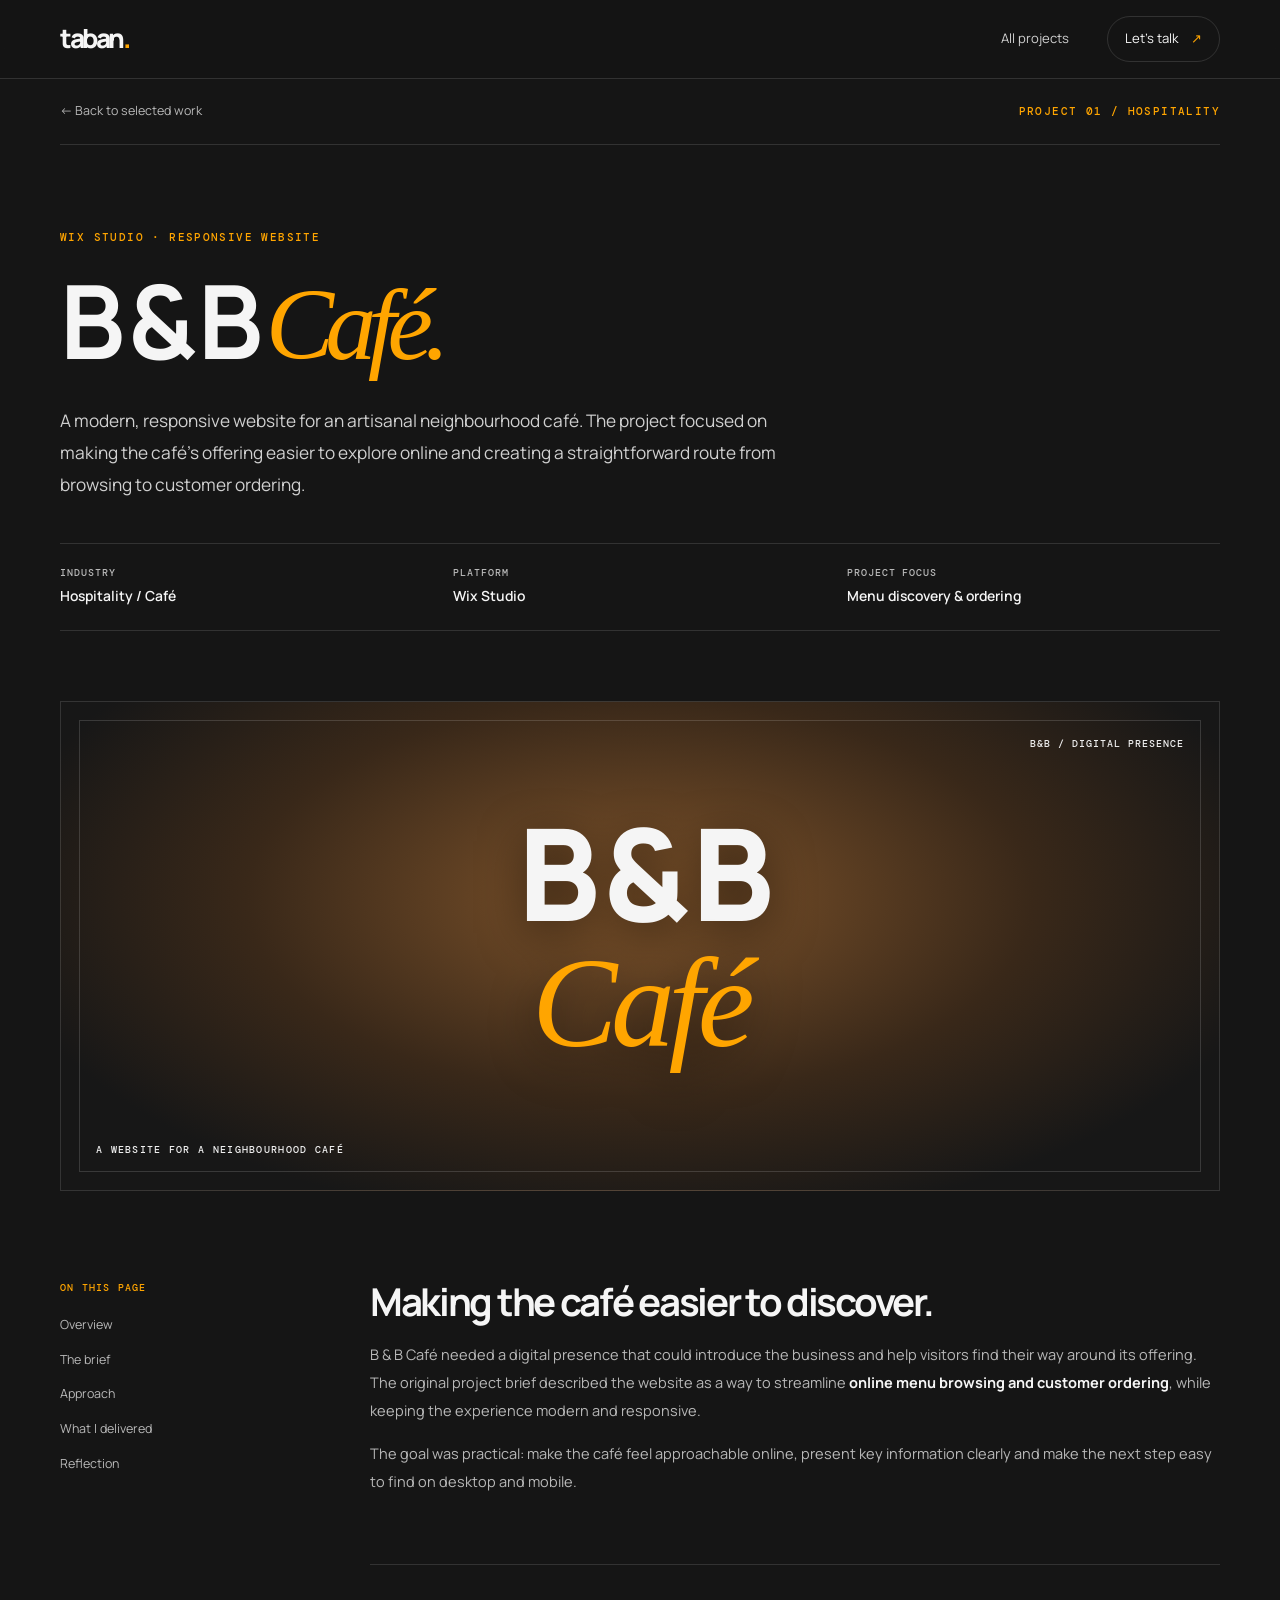
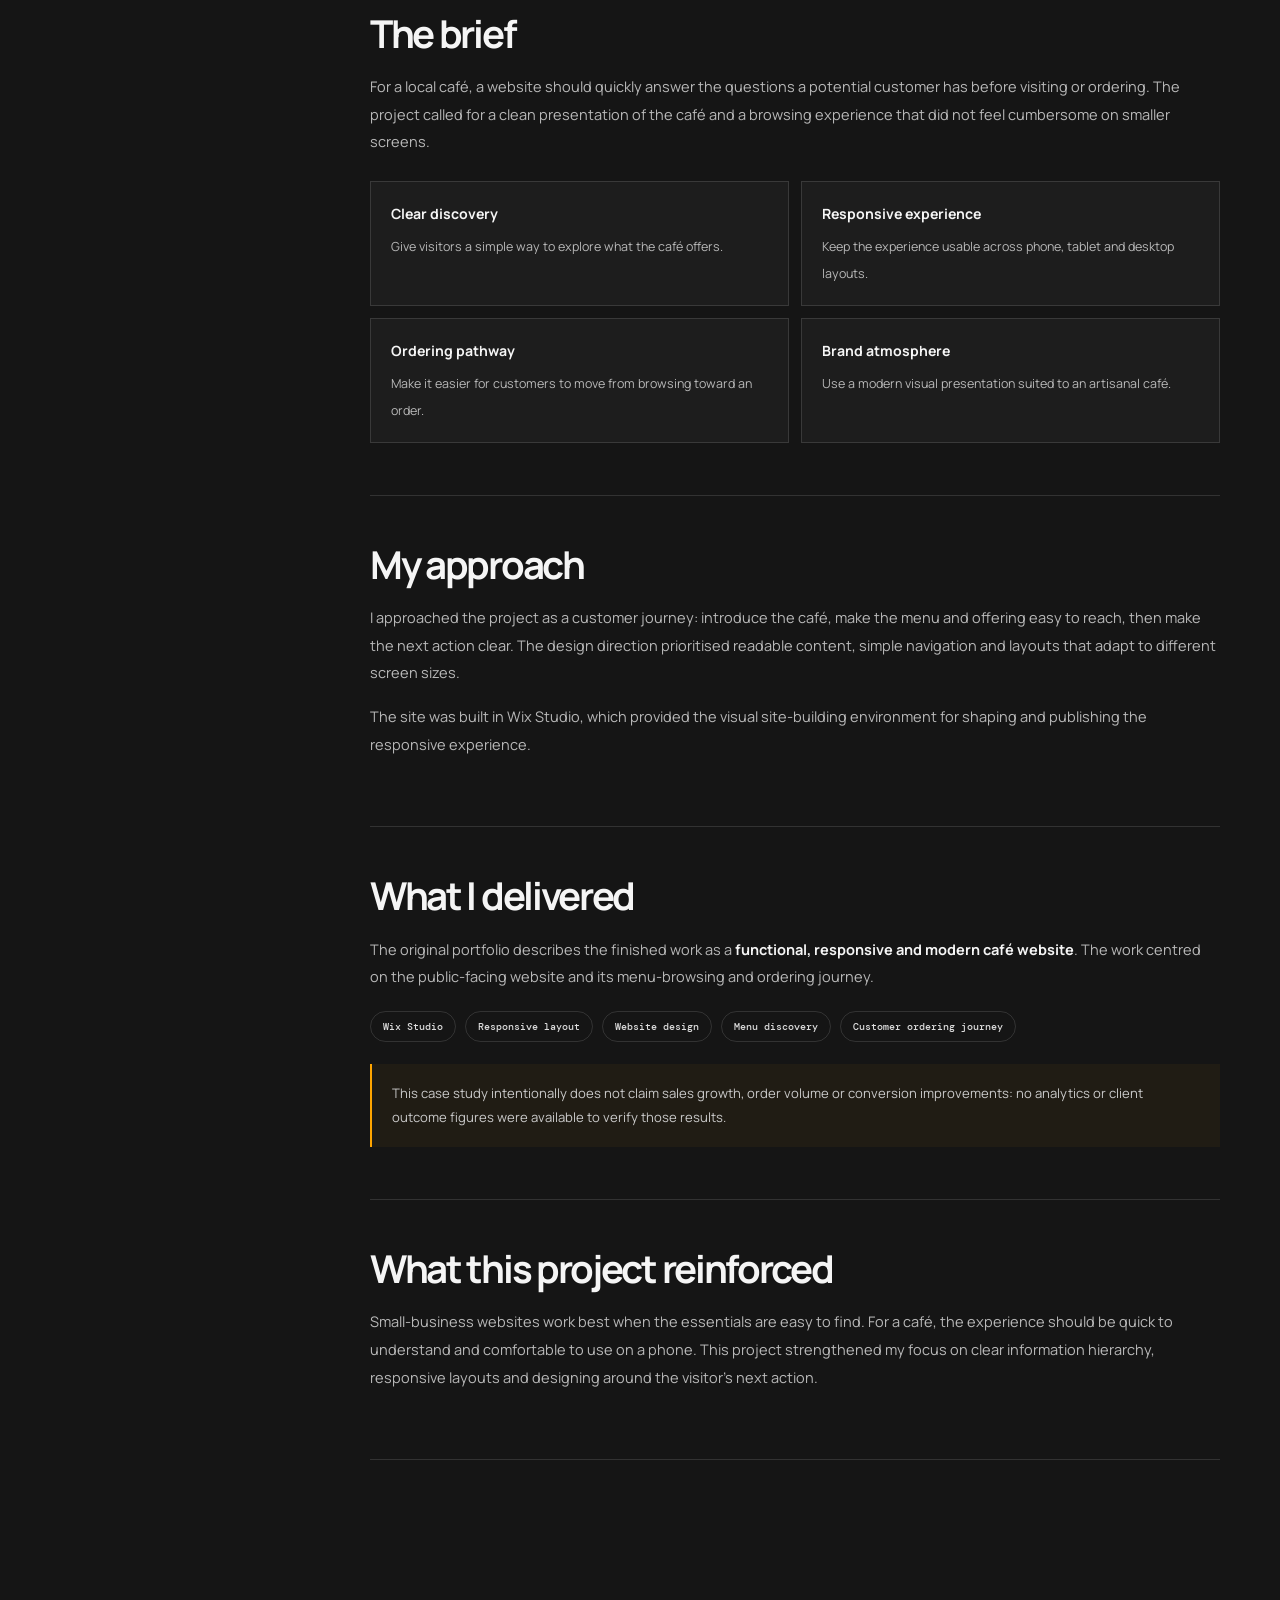
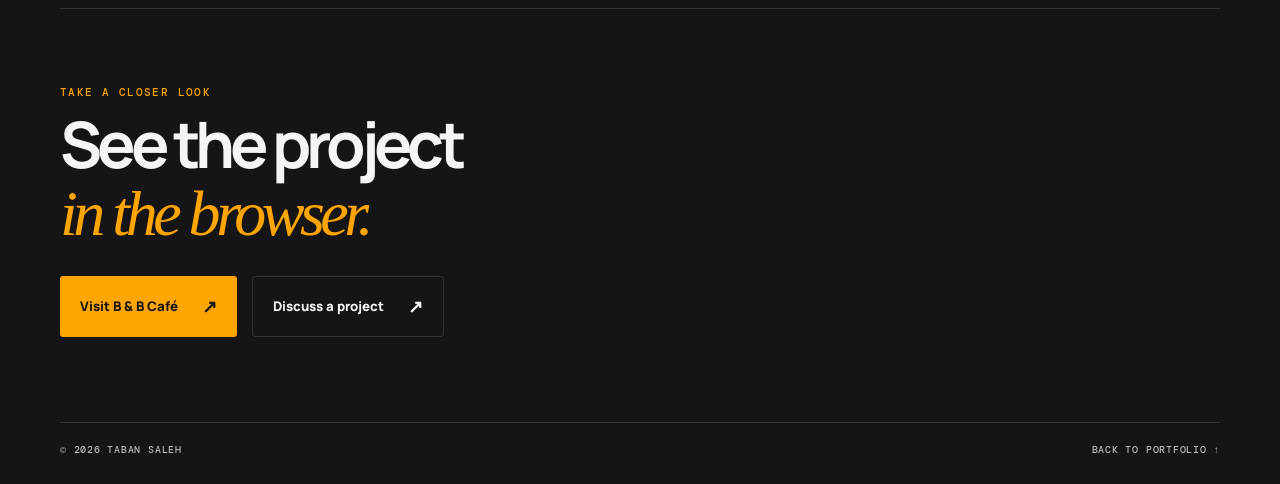
==== case-studies/bb-cafe.html @ c1fd7878 "Add B and B Cafe project case study" ====
<!doctype html>
<html lang="en"><head><meta charset="utf-8"><meta name="viewport" content="width=device-width,initial-scale=1"><meta name="description" content="Case study: B & B Café, a responsive café website built with Wix Studio by Taban Saleh."><meta name="theme-color" content="#151515"><title>B & B Café — Case Study | Taban Saleh</title><link rel="preconnect" href="https://fonts.googleapis.com"><link rel="preconnect" href="https://fonts.gstatic.com" crossorigin><link href="https://fonts.googleapis.com/css2?family=DM+Mono:wght@400;500&family=Manrope:wght@400;500;600;700;800&display=swap" rel="stylesheet"><link rel="stylesheet" href="../style.css"><link rel="stylesheet" href="../case-study.css"></head>
<body class="case-page"><header class="site-header"><div class="nav-wrap"><a class="brand" href="../index.html">taban<span>.</span></a><nav class="site-nav" style="display:flex"><a href="../index.html#work">All projects</a><a class="nav-cta" href="../index.html#contact">Let's talk <span>↗</span></a></nav></div></header>
<main class="section-shell"><div class="case-nav"><a class="case-back" href="../index.html#work">← Back to selected work</a><span class="case-eyebrow">PROJECT 01 / HOSPITALITY</span></div>
<header class="case-hero"><p class="case-eyebrow">WIX STUDIO · RESPONSIVE WEBSITE</p><h1>B & B <em>Café.</em></h1><p class="case-intro">A modern, responsive website for an artisanal neighbourhood café. The project focused on making the café's offering easier to explore online and creating a straightforward route from browsing to customer ordering.</p><div class="case-meta"><div><small>Industry</small><strong>Hospitality / Café</strong></div><div><small>Platform</small><strong>Wix Studio</strong></div><div><small>Project focus</small><strong>Menu discovery & ordering</strong></div></div></header>
<div class="case-art cafe" role="img" aria-label="B and B Café case study cover artwork"><span class="case-art-index">B&B / DIGITAL PRESENCE</span><div class="case-art-wordmark">B & B<em>Café</em></div><span class="case-art-note">A WEBSITE FOR A NEIGHBOURHOOD CAFÉ</span></div>
<div class="case-content"><aside class="case-sidebar"><p>ON THIS PAGE</p><a href="#overview">Overview</a><a href="#challenge">The brief</a><a href="#approach">Approach</a><a href="#delivery">What I delivered</a><a href="#reflection">Reflection</a></aside><div class="case-main">
<section id="overview"><h2>Making the café easier to discover.</h2><p>B & B Café needed a digital presence that could introduce the business and help visitors find their way around its offering. The original project brief described the website as a way to streamline <strong>online menu browsing and customer ordering</strong>, while keeping the experience modern and responsive.</p><p>The goal was practical: make the café feel approachable online, present key information clearly and make the next step easy to find on desktop and mobile.</p></section>
<section id="challenge"><h2>The brief</h2><p>For a local café, a website should quickly answer the questions a potential customer has before visiting or ordering. The project called for a clean presentation of the café and a browsing experience that did not feel cumbersome on smaller screens.</p><div class="case-points"><div class="case-point"><b>Clear discovery</b><span>Give visitors a simple way to explore what the café offers.</span></div><div class="case-point"><b>Responsive experience</b><span>Keep the experience usable across phone, tablet and desktop layouts.</span></div><div class="case-point"><b>Ordering pathway</b><span>Make it easier for customers to move from browsing toward an order.</span></div><div class="case-point"><b>Brand atmosphere</b><span>Use a modern visual presentation suited to an artisanal café.</span></div></div></section>
<section id="approach"><h2>My approach</h2><p>I approached the project as a customer journey: introduce the café, make the menu and offering easy to reach, then make the next action clear. The design direction prioritised readable content, simple navigation and layouts that adapt to different screen sizes.</p><p>The site was built in Wix Studio, which provided the visual site-building environment for shaping and publishing the responsive experience.</p></section>
<section id="delivery"><h2>What I delivered</h2><p>The original portfolio describes the finished work as a <strong>functional, responsive and modern café website</strong>. The work centred on the public-facing website and its menu-browsing and ordering journey.</p><div class="case-stack"><span>Wix Studio</span><span>Responsive layout</span><span>Website design</span><span>Menu discovery</span><span>Customer ordering journey</span></div><div class="case-note">This case study intentionally does not claim sales growth, order volume or conversion improvements: no analytics or client outcome figures were available to verify those results.</div></section>
<section id="reflection"><h2>What this project reinforced</h2><p>Small-business websites work best when the essentials are easy to find. For a café, the experience should be quick to understand and comfortable to use on a phone. This project strengthened my focus on clear information hierarchy, responsive layouts and designing around the visitor's next action.</p></section>
</div></div>
<section class="case-cta"><p class="case-eyebrow">TAKE A CLOSER LOOK</p><h2>See the project<br><em>in the browser.</em></h2><div class="case-cta-actions"><a class="button button-primary" href="https://tabansalimsaleh8.wixsite.com/coffee-bean" target="_blank" rel="noopener noreferrer">Visit B & B Café <span>↗</span></a><a class="button button-secondary" href="../index.html#contact">Discuss a project <span>↗</span></a></div></section><footer class="case-footer"><span>© 2026 TABAN SALEH</span><a href="../index.html">BACK TO PORTFOLIO ↑</a></footer></main></body></html>
---- style.css ----
:root{--bg:#151515;--panel:#1d1d1d;--panel2:#242424;--text:#f5f5f5;--muted:#b8b8b8;--line:#ffffff20;--accent:#FFA500;--max:1160px}*{box-sizing:border-box}html{scroll-behavior:smooth;scroll-padding-top:90px}body{margin:0;background:var(--bg);color:var(--text);font-family:Manrope,Arial,sans-serif;line-height:1.65}a{color:inherit;text-decoration:none}button,input,textarea{font:inherit}.section-shell{width:min(var(--max),calc(100% - 64px));margin:auto}.skip-link{position:absolute;left:-999px;top:10px;background:var(--accent);color:#111;padding:10px;z-index:100}.skip-link:focus{left:10px}.site-header{position:sticky;top:0;z-index:50;background:#151515e8;backdrop-filter:blur(18px);border-bottom:1px solid var(--line)}.nav-wrap{width:min(var(--max),calc(100% - 64px));height:78px;margin:auto;display:flex;align-items:center;justify-content:space-between}.brand{font-size:1.65rem;font-weight:800;letter-spacing:-.09em}.brand span{color:var(--accent)}.site-nav{display:flex;align-items:center;gap:38px;font-size:.82rem;color:#d0d0d0}.site-nav a:hover,.text-link:hover{color:var(--accent)}.nav-cta{border:1px solid var(--line);padding:11px 17px;border-radius:99px;color:var(--text)}.nav-cta span{color:var(--accent);margin-left:9px}.menu-toggle{display:none;background:none;border:0;color:white}.hero{min-height:690px;padding-top:105px;padding-bottom:85px;position:relative;display:grid;grid-template-columns:1.08fr .92fr;align-items:center;gap:60px}.eyebrow,.section-kicker,.hero-meta,.frame-top,.hero-bottomline,.project-index,.service-no,.footer-bottom{font:500 .67rem 'DM Mono',monospace;letter-spacing:.1em;color:var(--muted)}.eyebrow i{display:inline-block;width:7px;height:7px;border-radius:50%;background:var(--accent);margin-right:9px;box-shadow:0 0 13px #ffa50080}.hero h1{font-size:clamp(4rem,7.4vw,7.4rem);line-height:.98;letter-spacing:-.085em;margin:30px 0 25px;font-weight:700}.hero h1 em,h2 em{font-family:Georgia,serif;font-weight:400;color:var(--accent);letter-spacing:-.07em}.hero-lede{font-size:1.08rem;max-width:520px;color:#c4c4c4;line-height:1.8}.hero-actions{display:flex;align-items:center;gap:28px;margin-top:36px}.button{display:inline-flex;align-items:center;gap:24px;border:0;border-radius:3px;padding:15px 20px;font-weight:800;font-size:.83rem;cursor:pointer}.button-primary{background:var(--accent);color:#151515}.button-primary:hover{background:#ffb733;transform:translateY(-2px)}.button span{font-size:1.1rem}.text-link{font-weight:700;font-size:.83rem;border-bottom:1px solid var(--line);padding-bottom:5px}.text-link span{color:var(--accent);margin-left:8px}.hero-meta{display:flex;gap:30px;margin-top:76px;font-size:.59rem}.hero-visual{position:relative;padding:22px 25px 45px 0}.visual-frame{height:465px;background:radial-gradient(circle at 65% 30%,#61431e,#2b261e 55%,#191919);position:relative;padding:18px;overflow:hidden}.visual-frame:before{content:"";position:absolute;inset:50px 18px 18px;border:1px solid #ffffff30;pointer-events:none;z-index:1}.frame-top{position:absolute;top:18px;left:18px;right:18px;z-index:2;display:flex;justify-content:space-between;color:#f1f1e9;font-size:.58rem}.portrait-art{position:absolute;inset:65px 35px 35px;display:grid;place-items:center;border:1px solid #ffffff20;background:linear-gradient(145deg,#332b20,#171717)}.portrait-art span{font-size:clamp(7rem,18vw,13rem);font-weight:800;letter-spacing:-.13em;color:#ffa500;text-shadow:12px 12px 0 #ffffff0b}.portrait-art small{position:absolute;bottom:22px;left:20px;font:500 .6rem 'DM Mono';letter-spacing:.15em;color:#d4d0c6}.visual-caption{position:absolute;bottom:28px;left:34px;right:34px;z-index:2;display:flex;justify-content:space-between;align-items:end;text-transform:uppercase;font:500 .7rem 'DM Mono',monospace;letter-spacing:.08em}.visual-caption b{font:800 2rem Manrope;color:var(--accent)}.orbit-note{position:absolute;right:-20px;bottom:15px;border:1px solid var(--accent);background:var(--bg);color:var(--accent);padding:14px 18px;font:500 .62rem/1.7 'DM Mono',monospace;letter-spacing:.1em;transform:rotate(5deg)}.hero-bottomline{position:absolute;bottom:25px;left:0;right:0;display:flex;align-items:center;gap:20px;font-size:.57rem}.hero-bottomline i{height:1px;background:var(--line);flex:1}.ticker{overflow:hidden;border-block:1px solid var(--line);background:#191919}.ticker-track{width:max-content;display:flex;align-items:center;gap:42px;padding:22px 0;animation:marquee 34s linear infinite;font:500 .72rem 'DM Mono',monospace;letter-spacing:.15em}.ticker-track b{color:var(--accent)}@keyframes marquee{to{transform:translateX(-50%)}}.intro-section{padding-top:130px;padding-bottom:130px}.section-kicker{margin-bottom:38px}.section-kicker span{color:var(--accent)}.intro-grid{display:grid;grid-template-columns:1fr 1fr;gap:80px}.intro-grid h2,.section-heading h2,.process-grid h2,.stack-content h2,.contact-grid h2{font-size:clamp(2.8rem,5vw,5.2rem);line-height:1.04;letter-spacing:-.075em;margin:0}.intro-copy{max-width:520px}.large-copy{font-size:1.25rem;line-height:1.65;color:#e3e2da;margin:0 0 18px}.intro-copy p:not(.large-copy){color:var(--muted);font-size:.91rem;margin-bottom:28px}.capabilities{margin-top:80px;border-top:1px solid var(--line);display:grid;grid-template-columns:repeat(4,1fr)}.capabilities div{padding:25px 22px 0 0;display:flex;flex-direction:column;gap:8px}.capabilities span{font:500 .65rem 'DM Mono';color:var(--accent)}.capabilities b{font-size:.88rem}.capabilities small{font-size:.75rem;color:var(--muted)}.work-section{background:#1a1a1a;padding:120px 0}.section-heading{display:flex;justify-content:space-between;align-items:end;gap:50px;margin-bottom:55px}.section-heading p{max-width:340px;color:var(--muted);font-size:.9rem}.projects-grid{display:grid;grid-template-columns:1fr 1fr;gap:30px}.project-image{display:grid;place-items:center;position:relative;height:350px;background:#28251e;overflow:hidden;transition:filter .3s}.project-image:hover{filter:brightness(1.12)}.cafe-art{background:radial-gradient(circle at 75% 25%,#69471f,#28251e 50%,#171717)}.scent-art{background:radial-gradient(circle at 25% 25%,#45341e,#171717 70%)}.image-label{font:800 clamp(2rem,5vw,4.5rem) Manrope;letter-spacing:-.08em;color:#f5f5f5;text-align:center;text-shadow:0 5px 30px #0008}.image-label i{font:italic 400 1em Georgia;color:var(--accent)}.scent-art .image-label{font:500 clamp(1.7rem,4vw,3.5rem) Georgia;letter-spacing:.13em;line-height:1.25}.scent-art .image-label i{font-style:italic}.image-arrow{position:absolute;right:18px;top:18px;width:42px;height:42px;border-radius:50%;display:grid;place-items:center;background:var(--accent);color:#111;font-size:1.2rem}.project-info{display:flex;align-items:center;justify-content:space-between;margin-top:23px}.project-index{font-size:.6rem;color:var(--accent)}.project-info h3{font-size:1.65rem;letter-spacing:-.05em;margin:5px 0}.circle-link{border:1px solid var(--line);width:42px;height:42px;display:grid;place-items:center;border-radius:50%;font-size:1.1rem}.project-card>p{font-size:.84rem;color:var(--muted);max-width:500px}.tags{display:flex;flex-wrap:wrap;gap:8px;margin-top:19px}.tags span{border:1px solid var(--line);padding:6px 10px;border-radius:99px;color:#c8c8c8;font:500 .6rem 'DM Mono';letter-spacing:.04em}.project-footnote{margin-top:50px;color:var(--muted);font-size:.85rem}.project-footnote a{color:var(--accent);margin-left:7px}.services-section{padding-top:125px;padding-bottom:130px}.service-list{border-top:1px solid var(--line)}.service-row{display:grid;grid-template-columns:80px 1fr 40px;gap:25px;align-items:start;padding:30px 0;border-bottom:1px solid var(--line)}.service-no{color:var(--accent);padding-top:8px}.service-row h3{font-size:1.35rem;letter-spacing:-.04em;margin:0 0 7px}.service-row p{margin:0;color:var(--muted);font-size:.84rem;max-width:650px}.service-arrow{font-size:1.2rem;color:var(--accent);padding-top:5px}.process-section{background:var(--accent);color:#17120a;padding:115px 0}.process-grid{display:grid;grid-template-columns:.85fr 1.15fr;gap:100px}.process-section .section-kicker,.process-section .section-kicker span{color:#68420d}.process-grid h2 em{color:#5b3500}.process-lede{max-width:340px;color:#50370f;font-size:.9rem;margin-top:25px}.steps article{display:grid;grid-template-columns:55px 1fr;gap:20px;padding:0 0 25px;margin-bottom:25px;border-bottom:1px solid #3b260b35}.steps article>span{font:500 .7rem 'DM Mono';padding-top:7px}.steps h3{margin:0 0 5px;font-size:1.15rem}.steps p{margin:0;color:#50370f;font-size:.82rem;max-width:470px}.stack-section{padding-top:120px;padding-bottom:120px}.stack-content{display:grid;grid-template-columns:1fr 1fr;gap:70px}.stack-list{display:flex;align-content:start;flex-wrap:wrap;gap:10px}.stack-list span{border:1px solid var(--line);padding:12px 16px;border-radius:3px;color:#d6d6d6;font-size:.78rem}.contact-section{background:#1b1d19;padding:120px 0}.contact-grid{display:grid;grid-template-columns:1fr 1fr;gap:100px}.contact-lede{color:var(--muted);max-width:420px;margin:25px 0 35px}.contact-details{display:flex;flex-direction:column;gap:14px}.contact-details a{max-width:350px;padding-bottom:12px;border-bottom:1px solid var(--line);font-size:.85rem}.contact-details span{float:right;color:var(--accent)}.contact-form{display:flex;flex-direction:column}.contact-form label{font-size:.72rem;color:#c5c7bc;margin:0 0 8px}.contact-form input,.contact-form textarea{background:#111;border:1px solid var(--line);border-radius:2px;padding:14px;color:var(--text);margin-bottom:20px;outline:none;resize:vertical}.contact-form input:focus,.contact-form textarea:focus{border-color:var(--accent)}.contact-form .button{align-self:flex-start}.form-note,.form-status{font-size:.7rem;color:var(--muted)}.site-footer{background:#111}.footer-top{display:flex;align-items:center;justify-content:space-between;padding-top:35px;padding-bottom:35px;border-bottom:1px solid var(--line)}.footer-top p{color:var(--muted);font-size:.8rem}.back-top{font-size:.8rem}.footer-bottom{display:flex;justify-content:space-between;padding-top:18px;padding-bottom:22px;font-size:.57rem}
@media(max-width:800px){.section-shell,.nav-wrap{width:min(100% - 40px,var(--max))}.hero{grid-template-columns:1fr;gap:35px;padding-top:80px;padding-bottom:75px}.hero h1{font-size:clamp(3.6rem,13vw,6rem)}.hero-visual{width:min(100%,500px);margin:0 auto}.visual-frame{height:420px}.hero-meta{margin-top:48px;flex-wrap:wrap}.hero-bottomline{bottom:15px}.intro-grid,.process-grid,.stack-content,.contact-grid{grid-template-columns:1fr;gap:40px}.intro-section,.services-section,.stack-section{padding-top:85px;padding-bottom:85px}.capabilities{grid-template-columns:1fr 1fr;row-gap:28px;margin-top:55px}.work-section,.contact-section,.process-section{padding:85px 0}.section-heading{display:block}.section-heading p{margin-top:22px}.projects-grid{gap:45px}.project-image{height:300px}.process-grid{gap:55px}.site-nav{gap:22px}}
@media(max-width:560px){.nav-wrap{height:68px}.menu-toggle{display:flex;flex-direction:column;gap:6px;padding:10px}.menu-toggle span{width:23px;height:2px;background:var(--text)}.site-nav{display:none;position:absolute;top:68px;left:0;right:0;background:#191919;border-bottom:1px solid var(--line);padding:22px 25px 28px;flex-direction:column;align-items:stretch;gap:20px}.site-nav.open{display:flex}.site-nav a{padding:5px 0}.site-nav .nav-cta{padding:12px 15px;text-align:center}.hero{padding-top:62px}.eyebrow{font-size:.55rem}.hero h1{font-size:clamp(3.3rem,15vw,5rem)}.hero-lede{font-size:.96rem}.hero-actions{gap:18px;flex-wrap:wrap}.hero-meta{font-size:.52rem;gap:12px}.visual-frame{height:350px}.orbit-note{right:-5px}.hero-bottomline{font-size:.48rem;gap:10px}.intro-grid h2,.section-heading h2,.process-grid h2,.stack-content h2,.contact-grid h2{font-size:3rem}.capabilities{grid-template-columns:1fr 1fr}.projects-grid{grid-template-columns:1fr}.project-image{height:260px}.service-row{grid-template-columns:35px 1fr 20px;gap:12px;padding:24px 0}.service-row h3{font-size:1.08rem}.footer-top{flex-wrap:wrap;gap:15px}.footer-top p{order:3;width:100%;margin:0}.footer-bottom{gap:12px;flex-direction:column}.contact-form .button{width:100%;justify-content:space-between}}
@media(prefers-reduced-motion:reduce){*,*::before,*::after{scroll-behavior:auto!important;animation-duration:.01ms!important;animation-iteration-count:1!important;transition-duration:.01ms!important}}
---- case-study.css ----
/* Case study pages — shared orange / charcoal portfolio system */
.case-page{background:var(--bg)}
.case-nav{display:flex;align-items:center;justify-content:space-between;gap:20px;padding:22px 0;border-bottom:1px solid var(--line)}
.case-back{font-size:.78rem;color:var(--muted)}
.case-back:hover{color:var(--accent)}
.case-hero{padding:75px 0 55px}
.case-eyebrow{font:500 .67rem 'DM Mono',monospace;letter-spacing:.13em;color:var(--accent);text-transform:uppercase}
.case-hero h1{font-size:clamp(3.2rem,8vw,7rem);line-height:.95;letter-spacing:-.085em;margin:22px 0}
.case-hero h1 em{font:italic 400 1em Georgia;color:var(--accent)}
.case-intro{max-width:720px;color:#d0d0d0;font-size:1.08rem;line-height:1.85}
.case-meta{display:grid;grid-template-columns:repeat(3,1fr);gap:20px;border-block:1px solid var(--line);padding:22px 0;margin-top:42px}
.case-meta div{display:flex;flex-direction:column;gap:6px}
.case-meta small{font:500 .61rem 'DM Mono',monospace;color:var(--muted);letter-spacing:.1em;text-transform:uppercase}
.case-meta strong{font-size:.87rem;font-weight:600}
.case-art{height:clamp(260px,42vw,490px);position:relative;overflow:hidden;display:grid;place-items:center;margin:15px 0 90px;border:1px solid var(--line)}
.case-art:after{content:"";position:absolute;inset:18px;border:1px solid #ffffff25;pointer-events:none}
.case-art.cafe{background:radial-gradient(ellipse at 50% 40%,#81552b,#392819 48%,#171717 80%)}
.case-art.scent{background:radial-gradient(ellipse at 50% 35%,#6a4b25,#292017 48%,#141414 85%)}
.case-art-wordmark{text-align:center;position:relative;z-index:1;font-size:clamp(3rem,10vw,8rem);font-weight:800;line-height:.9;letter-spacing:-.09em;text-shadow:0 12px 45px #0008}
.case-art-wordmark em{display:block;font:italic 400 1em Georgia;color:var(--accent);letter-spacing:-.05em}
.case-art-note{position:absolute;bottom:34px;left:35px;z-index:2;font:500 .62rem 'DM Mono',monospace;letter-spacing:.13em;color:#eee}
.case-art-index{position:absolute;top:35px;right:35px;z-index:2;font:500 .62rem 'DM Mono',monospace;letter-spacing:.1em;color:#eee}
.case-content{display:grid;grid-template-columns:240px 1fr;gap:70px;padding-bottom:100px}
.case-sidebar{position:sticky;top:110px;align-self:start}
.case-sidebar p{font:500 .63rem 'DM Mono',monospace;letter-spacing:.12em;color:var(--accent);margin:0 0 14px}
.case-sidebar a{display:block;color:var(--muted);font-size:.78rem;padding:7px 0}
.case-sidebar a:hover{color:var(--text)}
.case-main section{padding:0 0 52px;margin:0 0 48px;border-bottom:1px solid var(--line);scroll-margin-top:110px}
.case-main h2{font-size:clamp(1.7rem,3vw,2.5rem);letter-spacing:-.06em;line-height:1.1;margin:0 0 18px}
.case-main p{color:var(--muted);font-size:.91rem;line-height:1.9;margin:0 0 16px}
.case-main p strong{color:var(--text);font-weight:700}
.case-points{display:grid;grid-template-columns:repeat(2,1fr);gap:12px;margin-top:25px}
.case-point{background:var(--panel);padding:20px;border:1px solid var(--line)}
.case-point b{display:block;font-size:.88rem;margin-bottom:7px}
.case-point span{font-size:.78rem;line-height:1.7;color:var(--muted)}
.case-stack{display:flex;flex-wrap:wrap;gap:9px;margin-top:20px}
.case-stack span{border:1px solid var(--line);border-radius:99px;padding:8px 12px;font:500 .65rem 'DM Mono',monospace;color:#ddd}
.case-note{padding:18px 20px;border-left:2px solid var(--accent);background:#ffa5000c;color:#c9c9c9;font-size:.82rem;line-height:1.8;margin-top:22px}
.case-cta{padding:65px 0 85px;border-top:1px solid var(--line)}
.case-cta h2{font-size:clamp(2.5rem,5vw,4.8rem);letter-spacing:-.08em;line-height:1.05;margin:0 0 25px}
.case-cta h2 em{font:italic 400 1em Georgia;color:var(--accent)}
.case-cta-actions{display:flex;gap:15px;flex-wrap:wrap}
.case-cta .button-secondary{border:1px solid var(--line);color:var(--text);background:transparent}
.case-footer{padding:20px 0 28px;border-top:1px solid var(--line);display:flex;justify-content:space-between;color:var(--muted);font:500 .6rem 'DM Mono',monospace;letter-spacing:.08em}
@media(max-width:760px){.case-content{grid-template-columns:1fr;gap:25px}.case-sidebar{position:static;display:flex;flex-wrap:wrap;gap:0 18px}.case-sidebar p{width:100%}.case-meta{grid-template-columns:1fr 1fr}.case-art{margin-bottom:55px}.case-content{padding-bottom:65px}}
@media(max-width:480px){.case-meta{grid-template-columns:1fr}.case-points{grid-template-columns:1fr}.case-hero{padding-top:55px}.case-intro{font-size:.98rem}.case-footer{flex-direction:column;gap:9px}}
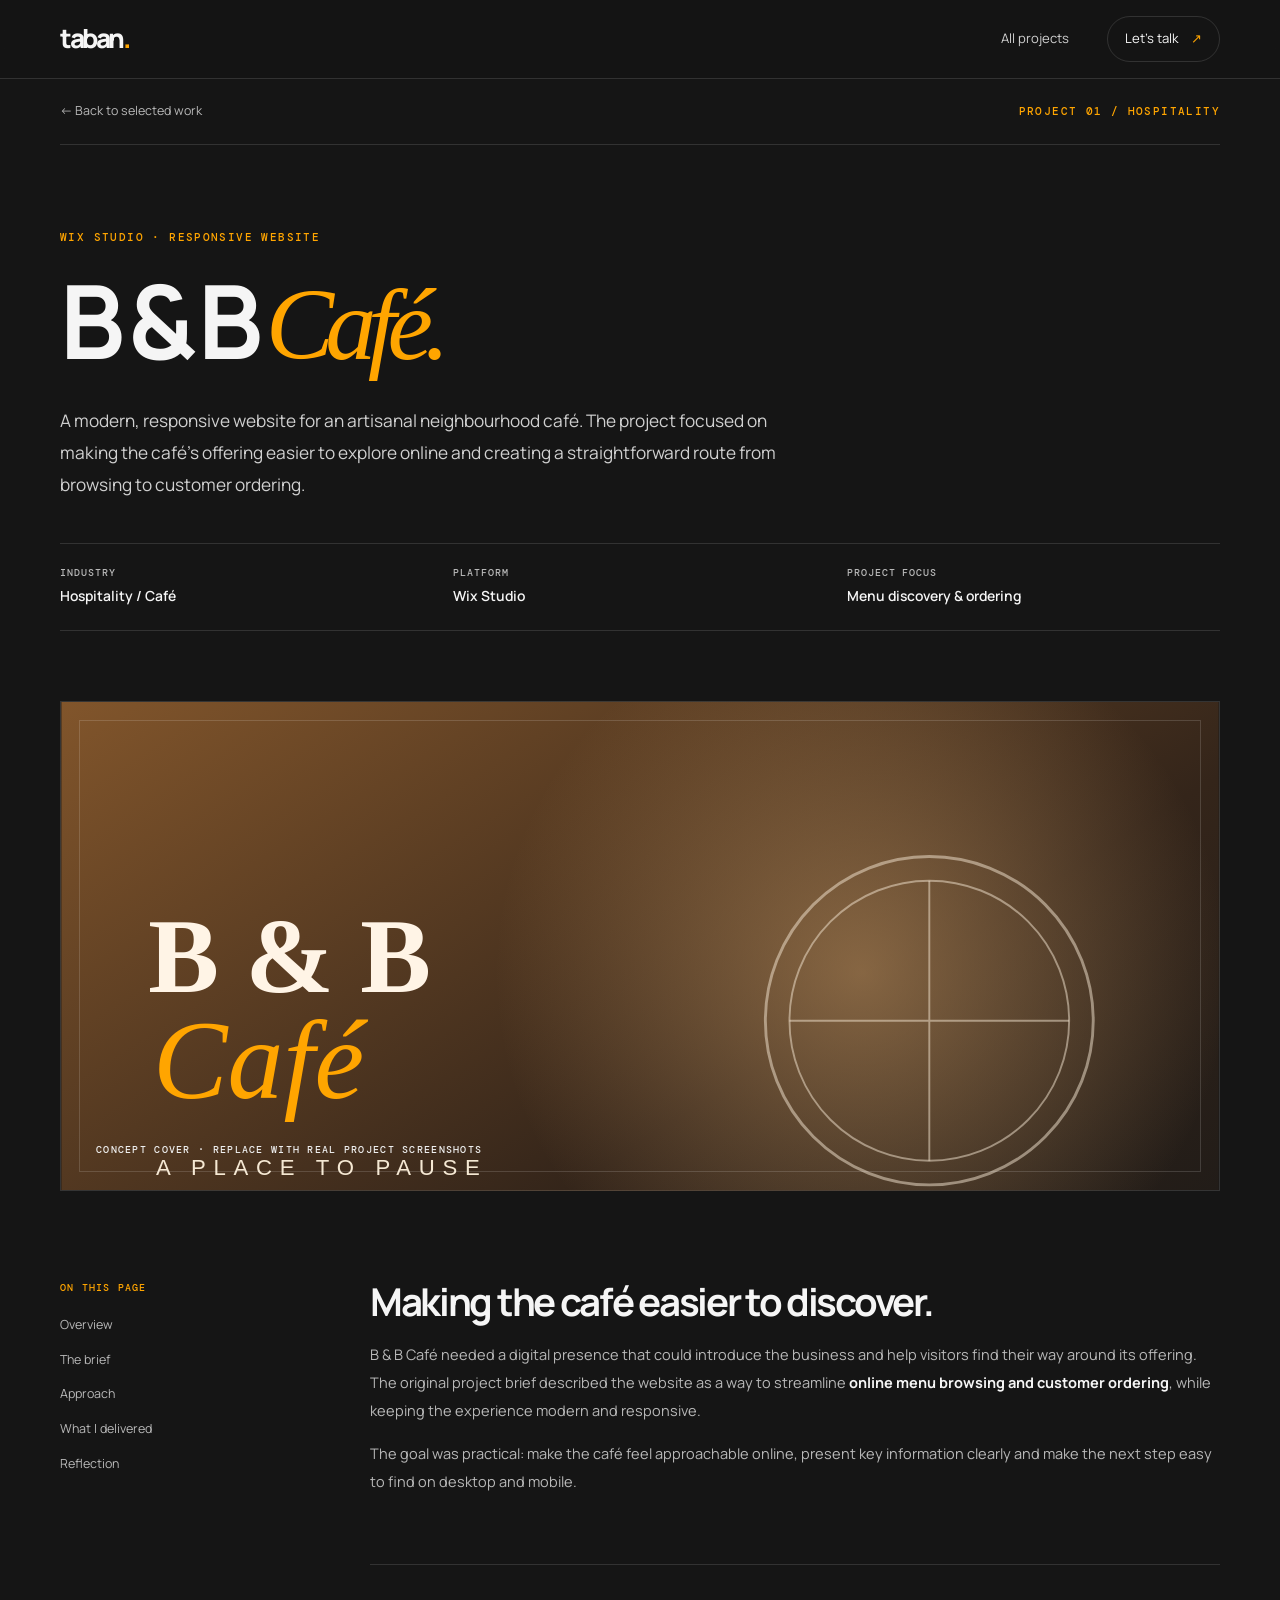
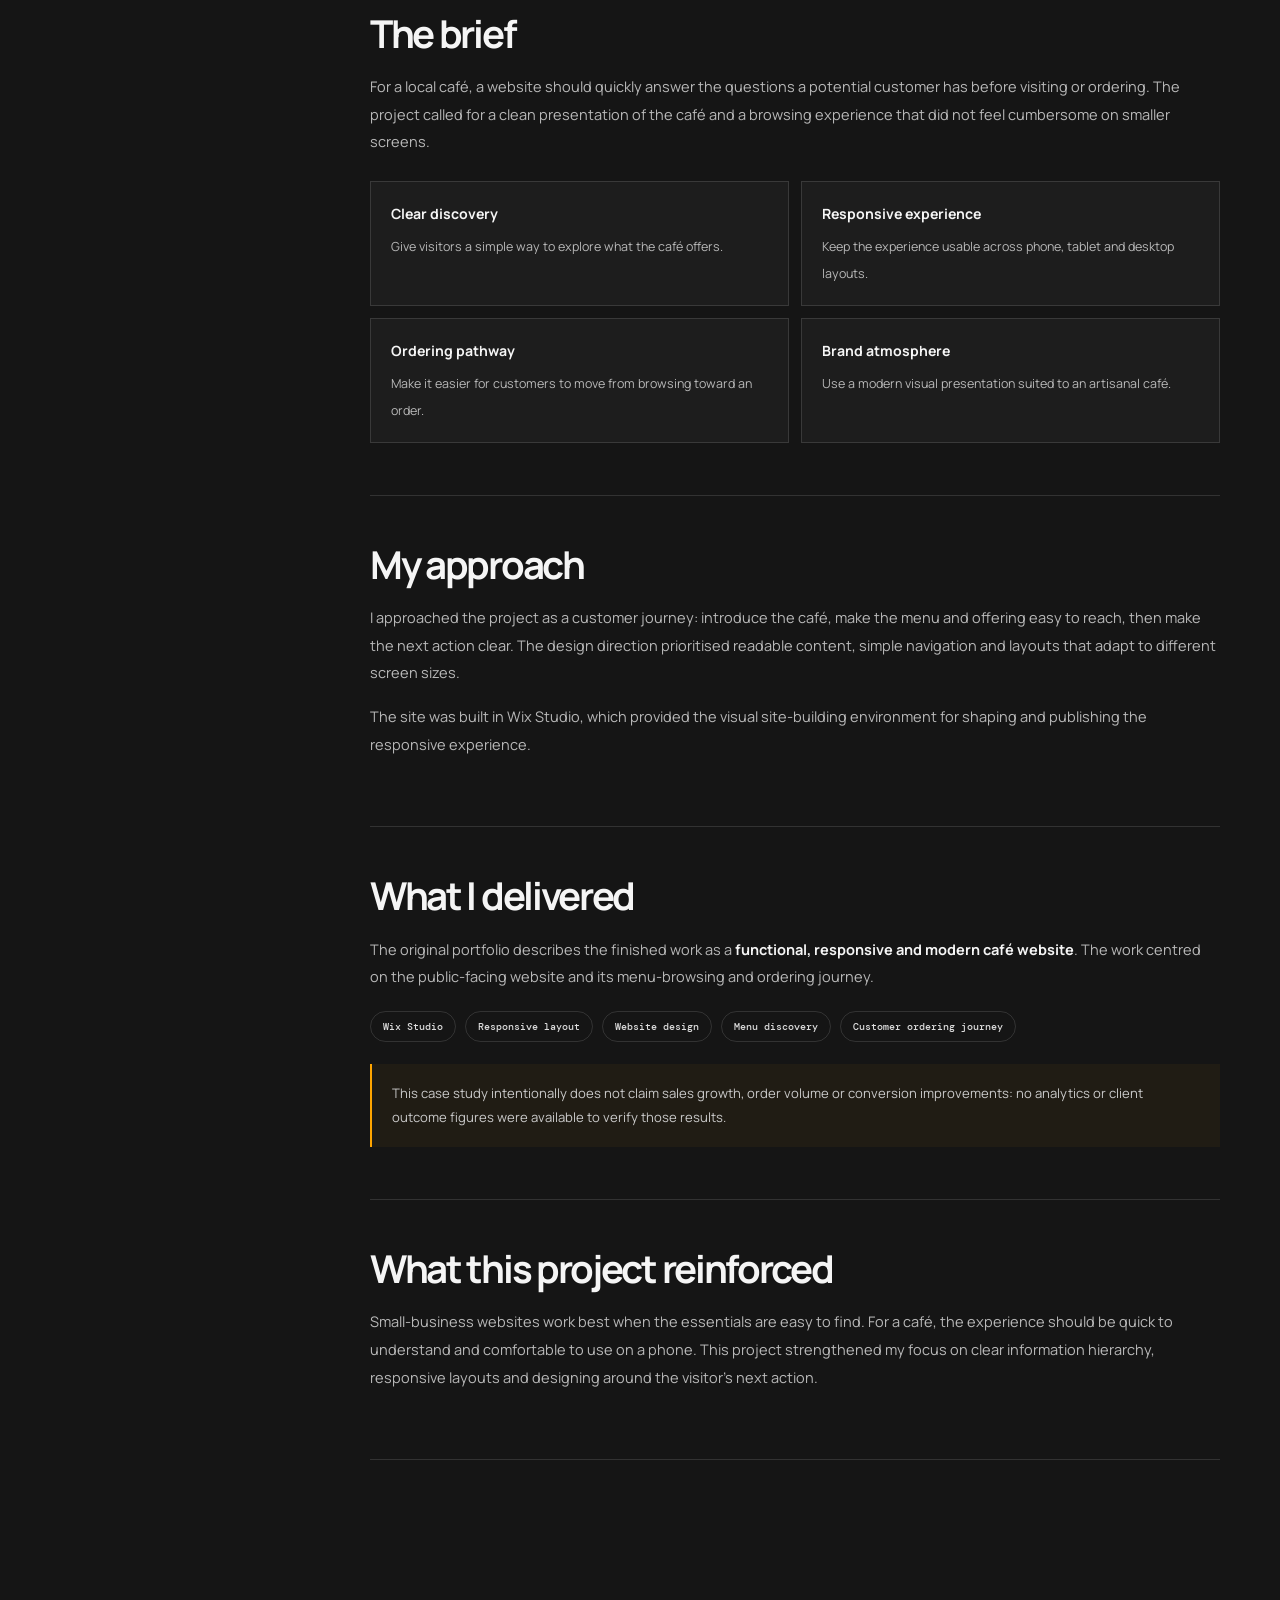
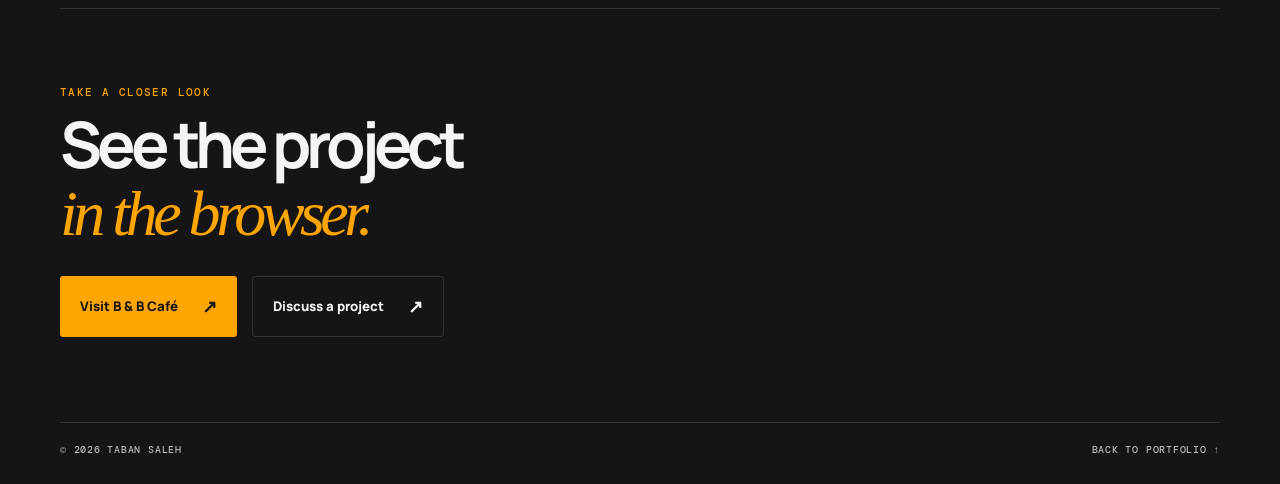
==== commit 3014d7d2: "Use branded placeholder artwork in case study page" ====
--- a/case-studies/bb-cafe.html
+++ b/case-studies/bb-cafe.html
@@ -1,9 +1,9 @@
 <!doctype html>
-<html lang="en"><head><meta charset="utf-8"><meta name="viewport" content="width=device-width,initial-scale=1"><meta name="description" content="Case study: B & B Café, a responsive café website built with Wix Studio by Taban Saleh."><meta name="theme-color" content="#151515"><title>B & B Café — Case Study | Taban Saleh</title><link rel="preconnect" href="https://fonts.googleapis.com"><link rel="preconnect" href="https://fonts.gstatic.com" crossorigin><link href="https://fonts.googleapis.com/css2?family=DM+Mono:wght@400;500&family=Manrope:wght@400;500;600;700;800&display=swap" rel="stylesheet"><link rel="stylesheet" href="../style.css"><link rel="stylesheet" href="../case-study.css"></head>
+<html lang="en"><head><meta charset="utf-8"><meta name="viewport" content="width=device-width,initial-scale=1"><meta name="description" content="Case study: B & B Café, a responsive café website built with Wix Studio by Taban Saleh."><meta name="theme-color" content="#151515"><link rel="canonical" href="https://taban-code.github.io/portfolio/case-studies/bb-cafe.html"><meta property="og:type" content="article"><meta property="og:image" content="https://taban-code.github.io/portfolio/images/bb-cafe-placeholder.svg"><title>B & B Café — Case Study | Taban Saleh</title><link rel="preconnect" href="https://fonts.googleapis.com"><link rel="preconnect" href="https://fonts.gstatic.com" crossorigin><link href="https://fonts.googleapis.com/css2?family=DM+Mono:wght@400;500&family=Manrope:wght@400;500;600;700;800&display=swap" rel="stylesheet"><link rel="stylesheet" href="../style.css"><link rel="stylesheet" href="../case-study.css"></head>
 <body class="case-page"><header class="site-header"><div class="nav-wrap"><a class="brand" href="../index.html">taban<span>.</span></a><nav class="site-nav" style="display:flex"><a href="../index.html#work">All projects</a><a class="nav-cta" href="../index.html#contact">Let's talk <span>↗</span></a></nav></div></header>
 <main class="section-shell"><div class="case-nav"><a class="case-back" href="../index.html#work">← Back to selected work</a><span class="case-eyebrow">PROJECT 01 / HOSPITALITY</span></div>
 <header class="case-hero"><p class="case-eyebrow">WIX STUDIO · RESPONSIVE WEBSITE</p><h1>B & B <em>Café.</em></h1><p class="case-intro">A modern, responsive website for an artisanal neighbourhood café. The project focused on making the café's offering easier to explore online and creating a straightforward route from browsing to customer ordering.</p><div class="case-meta"><div><small>Industry</small><strong>Hospitality / Café</strong></div><div><small>Platform</small><strong>Wix Studio</strong></div><div><small>Project focus</small><strong>Menu discovery & ordering</strong></div></div></header>
-<div class="case-art cafe" role="img" aria-label="B and B Café case study cover artwork"><span class="case-art-index">B&B / DIGITAL PRESENCE</span><div class="case-art-wordmark">B & B<em>Café</em></div><span class="case-art-note">A WEBSITE FOR A NEIGHBOURHOOD CAFÉ</span></div>
+<div class="case-art cafe"><img src="../images/bb-cafe-placeholder.svg" alt="Illustrative B & B Café case study cover artwork, not a screenshot of the live website"><span class="case-art-note">CONCEPT COVER · REPLACE WITH REAL PROJECT SCREENSHOTS</span></div>
 <div class="case-content"><aside class="case-sidebar"><p>ON THIS PAGE</p><a href="#overview">Overview</a><a href="#challenge">The brief</a><a href="#approach">Approach</a><a href="#delivery">What I delivered</a><a href="#reflection">Reflection</a></aside><div class="case-main">
 <section id="overview"><h2>Making the café easier to discover.</h2><p>B & B Café needed a digital presence that could introduce the business and help visitors find their way around its offering. The original project brief described the website as a way to streamline <strong>online menu browsing and customer ordering</strong>, while keeping the experience modern and responsive.</p><p>The goal was practical: make the café feel approachable online, present key information clearly and make the next step easy to find on desktop and mobile.</p></section>
 <section id="challenge"><h2>The brief</h2><p>For a local café, a website should quickly answer the questions a potential customer has before visiting or ordering. The project called for a clean presentation of the café and a browsing experience that did not feel cumbersome on smaller screens.</p><div class="case-points"><div class="case-point"><b>Clear discovery</b><span>Give visitors a simple way to explore what the café offers.</span></div><div class="case-point"><b>Responsive experience</b><span>Keep the experience usable across phone, tablet and desktop layouts.</span></div><div class="case-point"><b>Ordering pathway</b><span>Make it easier for customers to move from browsing toward an order.</span></div><div class="case-point"><b>Brand atmosphere</b><span>Use a modern visual presentation suited to an artisanal café.</span></div></div></section>
--- a/style.css
+++ b/style.css
@@ -1,4 +1,25 @@
 :root{--bg:#151515;--panel:#1d1d1d;--panel2:#242424;--text:#f5f5f5;--muted:#b8b8b8;--line:#ffffff20;--accent:#FFA500;--max:1160px}*{box-sizing:border-box}html{scroll-behavior:smooth;scroll-padding-top:90px}body{margin:0;background:var(--bg);color:var(--text);font-family:Manrope,Arial,sans-serif;line-height:1.65}a{color:inherit;text-decoration:none}button,input,textarea{font:inherit}.section-shell{width:min(var(--max),calc(100% - 64px));margin:auto}.skip-link{position:absolute;left:-999px;top:10px;background:var(--accent);color:#111;padding:10px;z-index:100}.skip-link:focus{left:10px}.site-header{position:sticky;top:0;z-index:50;background:#151515e8;backdrop-filter:blur(18px);border-bottom:1px solid var(--line)}.nav-wrap{width:min(var(--max),calc(100% - 64px));height:78px;margin:auto;display:flex;align-items:center;justify-content:space-between}.brand{font-size:1.65rem;font-weight:800;letter-spacing:-.09em}.brand span{color:var(--accent)}.site-nav{display:flex;align-items:center;gap:38px;font-size:.82rem;color:#d0d0d0}.site-nav a:hover,.text-link:hover{color:var(--accent)}.nav-cta{border:1px solid var(--line);padding:11px 17px;border-radius:99px;color:var(--text)}.nav-cta span{color:var(--accent);margin-left:9px}.menu-toggle{display:none;background:none;border:0;color:white}.hero{min-height:690px;padding-top:105px;padding-bottom:85px;position:relative;display:grid;grid-template-columns:1.08fr .92fr;align-items:center;gap:60px}.eyebrow,.section-kicker,.hero-meta,.frame-top,.hero-bottomline,.project-index,.service-no,.footer-bottom{font:500 .67rem 'DM Mono',monospace;letter-spacing:.1em;color:var(--muted)}.eyebrow i{display:inline-block;width:7px;height:7px;border-radius:50%;background:var(--accent);margin-right:9px;box-shadow:0 0 13px #ffa50080}.hero h1{font-size:clamp(4rem,7.4vw,7.4rem);line-height:.98;letter-spacing:-.085em;margin:30px 0 25px;font-weight:700}.hero h1 em,h2 em{font-family:Georgia,serif;font-weight:400;color:var(--accent);letter-spacing:-.07em}.hero-lede{font-size:1.08rem;max-width:520px;color:#c4c4c4;line-height:1.8}.hero-actions{display:flex;align-items:center;gap:28px;margin-top:36px}.button{display:inline-flex;align-items:center;gap:24px;border:0;border-radius:3px;padding:15px 20px;font-weight:800;font-size:.83rem;cursor:pointer}.button-primary{background:var(--accent);color:#151515}.button-primary:hover{background:#ffb733;transform:translateY(-2px)}.button span{font-size:1.1rem}.text-link{font-weight:700;font-size:.83rem;border-bottom:1px solid var(--line);padding-bottom:5px}.text-link span{color:var(--accent);margin-left:8px}.hero-meta{display:flex;gap:30px;margin-top:76px;font-size:.59rem}.hero-visual{position:relative;padding:22px 25px 45px 0}.visual-frame{height:465px;background:radial-gradient(circle at 65% 30%,#61431e,#2b261e 55%,#191919);position:relative;padding:18px;overflow:hidden}.visual-frame:before{content:"";position:absolute;inset:50px 18px 18px;border:1px solid #ffffff30;pointer-events:none;z-index:1}.frame-top{position:absolute;top:18px;left:18px;right:18px;z-index:2;display:flex;justify-content:space-between;color:#f1f1e9;font-size:.58rem}.portrait-art{position:absolute;inset:65px 35px 35px;display:grid;place-items:center;border:1px solid #ffffff20;background:linear-gradient(145deg,#332b20,#171717)}.portrait-art span{font-size:clamp(7rem,18vw,13rem);font-weight:800;letter-spacing:-.13em;color:#ffa500;text-shadow:12px 12px 0 #ffffff0b}.portrait-art small{position:absolute;bottom:22px;left:20px;font:500 .6rem 'DM Mono';letter-spacing:.15em;color:#d4d0c6}.visual-caption{position:absolute;bottom:28px;left:34px;right:34px;z-index:2;display:flex;justify-content:space-between;align-items:end;text-transform:uppercase;font:500 .7rem 'DM Mono',monospace;letter-spacing:.08em}.visual-caption b{font:800 2rem Manrope;color:var(--accent)}.orbit-note{position:absolute;right:-20px;bottom:15px;border:1px solid var(--accent);background:var(--bg);color:var(--accent);padding:14px 18px;font:500 .62rem/1.7 'DM Mono',monospace;letter-spacing:.1em;transform:rotate(5deg)}.hero-bottomline{position:absolute;bottom:25px;left:0;right:0;display:flex;align-items:center;gap:20px;font-size:.57rem}.hero-bottomline i{height:1px;background:var(--line);flex:1}.ticker{overflow:hidden;border-block:1px solid var(--line);background:#191919}.ticker-track{width:max-content;display:flex;align-items:center;gap:42px;padding:22px 0;animation:marquee 34s linear infinite;font:500 .72rem 'DM Mono',monospace;letter-spacing:.15em}.ticker-track b{color:var(--accent)}@keyframes marquee{to{transform:translateX(-50%)}}.intro-section{padding-top:130px;padding-bottom:130px}.section-kicker{margin-bottom:38px}.section-kicker span{color:var(--accent)}.intro-grid{display:grid;grid-template-columns:1fr 1fr;gap:80px}.intro-grid h2,.section-heading h2,.process-grid h2,.stack-content h2,.contact-grid h2{font-size:clamp(2.8rem,5vw,5.2rem);line-height:1.04;letter-spacing:-.075em;margin:0}.intro-copy{max-width:520px}.large-copy{font-size:1.25rem;line-height:1.65;color:#e3e2da;margin:0 0 18px}.intro-copy p:not(.large-copy){color:var(--muted);font-size:.91rem;margin-bottom:28px}.capabilities{margin-top:80px;border-top:1px solid var(--line);display:grid;grid-template-columns:repeat(4,1fr)}.capabilities div{padding:25px 22px 0 0;display:flex;flex-direction:column;gap:8px}.capabilities span{font:500 .65rem 'DM Mono';color:var(--accent)}.capabilities b{font-size:.88rem}.capabilities small{font-size:.75rem;color:var(--muted)}.work-section{background:#1a1a1a;padding:120px 0}.section-heading{display:flex;justify-content:space-between;align-items:end;gap:50px;margin-bottom:55px}.section-heading p{max-width:340px;color:var(--muted);font-size:.9rem}.projects-grid{display:grid;grid-template-columns:1fr 1fr;gap:30px}.project-image{display:grid;place-items:center;position:relative;height:350px;background:#28251e;overflow:hidden;transition:filter .3s}.project-image:hover{filter:brightness(1.12)}.cafe-art{background:radial-gradient(circle at 75% 25%,#69471f,#28251e 50%,#171717)}.scent-art{background:radial-gradient(circle at 25% 25%,#45341e,#171717 70%)}.image-label{font:800 clamp(2rem,5vw,4.5rem) Manrope;letter-spacing:-.08em;color:#f5f5f5;text-align:center;text-shadow:0 5px 30px #0008}.image-label i{font:italic 400 1em Georgia;color:var(--accent)}.scent-art .image-label{font:500 clamp(1.7rem,4vw,3.5rem) Georgia;letter-spacing:.13em;line-height:1.25}.scent-art .image-label i{font-style:italic}.image-arrow{position:absolute;right:18px;top:18px;width:42px;height:42px;border-radius:50%;display:grid;place-items:center;background:var(--accent);color:#111;font-size:1.2rem}.project-info{display:flex;align-items:center;justify-content:space-between;margin-top:23px}.project-index{font-size:.6rem;color:var(--accent)}.project-info h3{font-size:1.65rem;letter-spacing:-.05em;margin:5px 0}.circle-link{border:1px solid var(--line);width:42px;height:42px;display:grid;place-items:center;border-radius:50%;font-size:1.1rem}.project-card>p{font-size:.84rem;color:var(--muted);max-width:500px}.tags{display:flex;flex-wrap:wrap;gap:8px;margin-top:19px}.tags span{border:1px solid var(--line);padding:6px 10px;border-radius:99px;color:#c8c8c8;font:500 .6rem 'DM Mono';letter-spacing:.04em}.project-footnote{margin-top:50px;color:var(--muted);font-size:.85rem}.project-footnote a{color:var(--accent);margin-left:7px}.services-section{padding-top:125px;padding-bottom:130px}.service-list{border-top:1px solid var(--line)}.service-row{display:grid;grid-template-columns:80px 1fr 40px;gap:25px;align-items:start;padding:30px 0;border-bottom:1px solid var(--line)}.service-no{color:var(--accent);padding-top:8px}.service-row h3{font-size:1.35rem;letter-spacing:-.04em;margin:0 0 7px}.service-row p{margin:0;color:var(--muted);font-size:.84rem;max-width:650px}.service-arrow{font-size:1.2rem;color:var(--accent);padding-top:5px}.process-section{background:var(--accent);color:#17120a;padding:115px 0}.process-grid{display:grid;grid-template-columns:.85fr 1.15fr;gap:100px}.process-section .section-kicker,.process-section .section-kicker span{color:#68420d}.process-grid h2 em{color:#5b3500}.process-lede{max-width:340px;color:#50370f;font-size:.9rem;margin-top:25px}.steps article{display:grid;grid-template-columns:55px 1fr;gap:20px;padding:0 0 25px;margin-bottom:25px;border-bottom:1px solid #3b260b35}.steps article>span{font:500 .7rem 'DM Mono';padding-top:7px}.steps h3{margin:0 0 5px;font-size:1.15rem}.steps p{margin:0;color:#50370f;font-size:.82rem;max-width:470px}.stack-section{padding-top:120px;padding-bottom:120px}.stack-content{display:grid;grid-template-columns:1fr 1fr;gap:70px}.stack-list{display:flex;align-content:start;flex-wrap:wrap;gap:10px}.stack-list span{border:1px solid var(--line);padding:12px 16px;border-radius:3px;color:#d6d6d6;font-size:.78rem}.contact-section{background:#1b1d19;padding:120px 0}.contact-grid{display:grid;grid-template-columns:1fr 1fr;gap:100px}.contact-lede{color:var(--muted);max-width:420px;margin:25px 0 35px}.contact-details{display:flex;flex-direction:column;gap:14px}.contact-details a{max-width:350px;padding-bottom:12px;border-bottom:1px solid var(--line);font-size:.85rem}.contact-details span{float:right;color:var(--accent)}.contact-form{display:flex;flex-direction:column}.contact-form label{font-size:.72rem;color:#c5c7bc;margin:0 0 8px}.contact-form input,.contact-form textarea{background:#111;border:1px solid var(--line);border-radius:2px;padding:14px;color:var(--text);margin-bottom:20px;outline:none;resize:vertical}.contact-form input:focus,.contact-form textarea:focus{border-color:var(--accent)}.contact-form .button{align-self:flex-start}.form-note,.form-status{font-size:.7rem;color:var(--muted)}.site-footer{background:#111}.footer-top{display:flex;align-items:center;justify-content:space-between;padding-top:35px;padding-bottom:35px;border-bottom:1px solid var(--line)}.footer-top p{color:var(--muted);font-size:.8rem}.back-top{font-size:.8rem}.footer-bottom{display:flex;justify-content:space-between;padding-top:18px;padding-bottom:22px;font-size:.57rem}
 @media(max-width:800px){.section-shell,.nav-wrap{width:min(100% - 40px,var(--max))}.hero{grid-template-columns:1fr;gap:35px;padding-top:80px;padding-bottom:75px}.hero h1{font-size:clamp(3.6rem,13vw,6rem)}.hero-visual{width:min(100%,500px);margin:0 auto}.visual-frame{height:420px}.hero-meta{margin-top:48px;flex-wrap:wrap}.hero-bottomline{bottom:15px}.intro-grid,.process-grid,.stack-content,.contact-grid{grid-template-columns:1fr;gap:40px}.intro-section,.services-section,.stack-section{padding-top:85px;padding-bottom:85px}.capabilities{grid-template-columns:1fr 1fr;row-gap:28px;margin-top:55px}.work-section,.contact-section,.process-section{padding:85px 0}.section-heading{display:block}.section-heading p{margin-top:22px}.projects-grid{gap:45px}.project-image{height:300px}.process-grid{gap:55px}.site-nav{gap:22px}}
 @media(max-width:560px){.nav-wrap{height:68px}.menu-toggle{display:flex;flex-direction:column;gap:6px;padding:10px}.menu-toggle span{width:23px;height:2px;background:var(--text)}.site-nav{display:none;position:absolute;top:68px;left:0;right:0;background:#191919;border-bottom:1px solid var(--line);padding:22px 25px 28px;flex-direction:column;align-items:stretch;gap:20px}.site-nav.open{display:flex}.site-nav a{padding:5px 0}.site-nav .nav-cta{padding:12px 15px;text-align:center}.hero{padding-top:62px}.eyebrow{font-size:.55rem}.hero h1{font-size:clamp(3.3rem,15vw,5rem)}.hero-lede{font-size:.96rem}.hero-actions{gap:18px;flex-wrap:wrap}.hero-meta{font-size:.52rem;gap:12px}.visual-frame{height:350px}.orbit-note{right:-5px}.hero-bottomline{font-size:.48rem;gap:10px}.intro-grid h2,.section-heading h2,.process-grid h2,.stack-content h2,.contact-grid h2{font-size:3rem}.capabilities{grid-template-columns:1fr 1fr}.projects-grid{grid-template-columns:1fr}.project-image{height:260px}.service-row{grid-template-columns:35px 1fr 20px;gap:12px;padding:24px 0}.service-row h3{font-size:1.08rem}.footer-top{flex-wrap:wrap;gap:15px}.footer-top p{order:3;width:100%;margin:0}.footer-bottom{gap:12px;flex-direction:column}.contact-form .button{width:100%;justify-content:space-between}}
-@media(prefers-reduced-motion:reduce){*,*::before,*::after{scroll-behavior:auto!important;animation-duration:.01ms!important;animation-iteration-count:1!important;transition-duration:.01ms!important}}+@media(prefers-reduced-motion:reduce){*,*::before,*::after{scroll-behavior:auto!important;animation-duration:.01ms!important;animation-iteration-count:1!important;transition-duration:.01ms!important}}
+/* Case study links on project cards */
+.case-link,.live-link{display:inline-block;font-size:.76rem;font-weight:700;margin:7px 16px 0 0}.case-link{color:var(--accent)}.case-link span{margin-left:6px}.live-link{color:var(--muted);border-bottom:1px solid var(--line);padding-bottom:3px}.visual-caption-small{position:absolute;left:22px;bottom:18px;z-index:2;font:500 .58rem 'DM Mono',monospace;letter-spacing:.14em;color:#fff}
+
+/* Image-backed project covers and additional portfolio details */
+.project-image{display:block}
+.project-image img{width:100%;height:100%;object-fit:cover;display:block;transition:transform .6s ease}
+.project-image:hover img{transform:scale(1.035)}
+.project-image .image-arrow{z-index:2}
+.project-image .visual-caption-small{z-index:2;text-shadow:0 2px 8px #000}
+.study-art{background:#17212b}
+.portrait-art img{width:100%;height:100%;object-fit:cover;opacity:.95}
+.portrait-art small{z-index:2;background:#151515b8;padding:7px 10px}
+.credibility-strip{display:grid;grid-template-columns:repeat(3,1fr);gap:20px;margin-top:65px;padding-top:24px;border-top:1px solid var(--line)}
+.credibility-strip div{display:flex;flex-direction:column;gap:5px}
+.credibility-strip strong{font-size:.85rem}
+.credibility-strip span{font-size:.75rem;color:var(--muted)}
+.credibility-strip a{color:var(--accent)}
+.form-pair{display:grid;grid-template-columns:1fr 1fr;gap:14px}
+.contact-form select{width:100%;border:1px solid var(--line);background:#1d1d1d;color:var(--text);padding:13px 14px;margin:8px 0 21px;border-radius:0;font:inherit;font-size:.84rem}
+.contact-form select:focus,.contact-form input:focus,.contact-form textarea:focus{outline:1px solid var(--accent);border-color:var(--accent)}
+@media(max-width:600px){.credibility-strip{grid-template-columns:1fr;gap:17px}.form-pair{grid-template-columns:1fr;gap:0}}
--- a/case-study.css
+++ b/case-study.css
@@ -44,3 +44,7 @@
 .case-footer{padding:20px 0 28px;border-top:1px solid var(--line);display:flex;justify-content:space-between;color:var(--muted);font:500 .6rem 'DM Mono',monospace;letter-spacing:.08em}
 @media(max-width:760px){.case-content{grid-template-columns:1fr;gap:25px}.case-sidebar{position:static;display:flex;flex-wrap:wrap;gap:0 18px}.case-sidebar p{width:100%}.case-meta{grid-template-columns:1fr 1fr}.case-art{margin-bottom:55px}.case-content{padding-bottom:65px}}
 @media(max-width:480px){.case-meta{grid-template-columns:1fr}.case-points{grid-template-columns:1fr}.case-hero{padding-top:55px}.case-intro{font-size:.98rem}.case-footer{flex-direction:column;gap:9px}}
+
+.case-art img{width:100%;height:100%;object-fit:cover;display:block}
+.case-art.study{background:#17212b}
+@media(max-width:760px){.case-art img{min-height:260px}}
